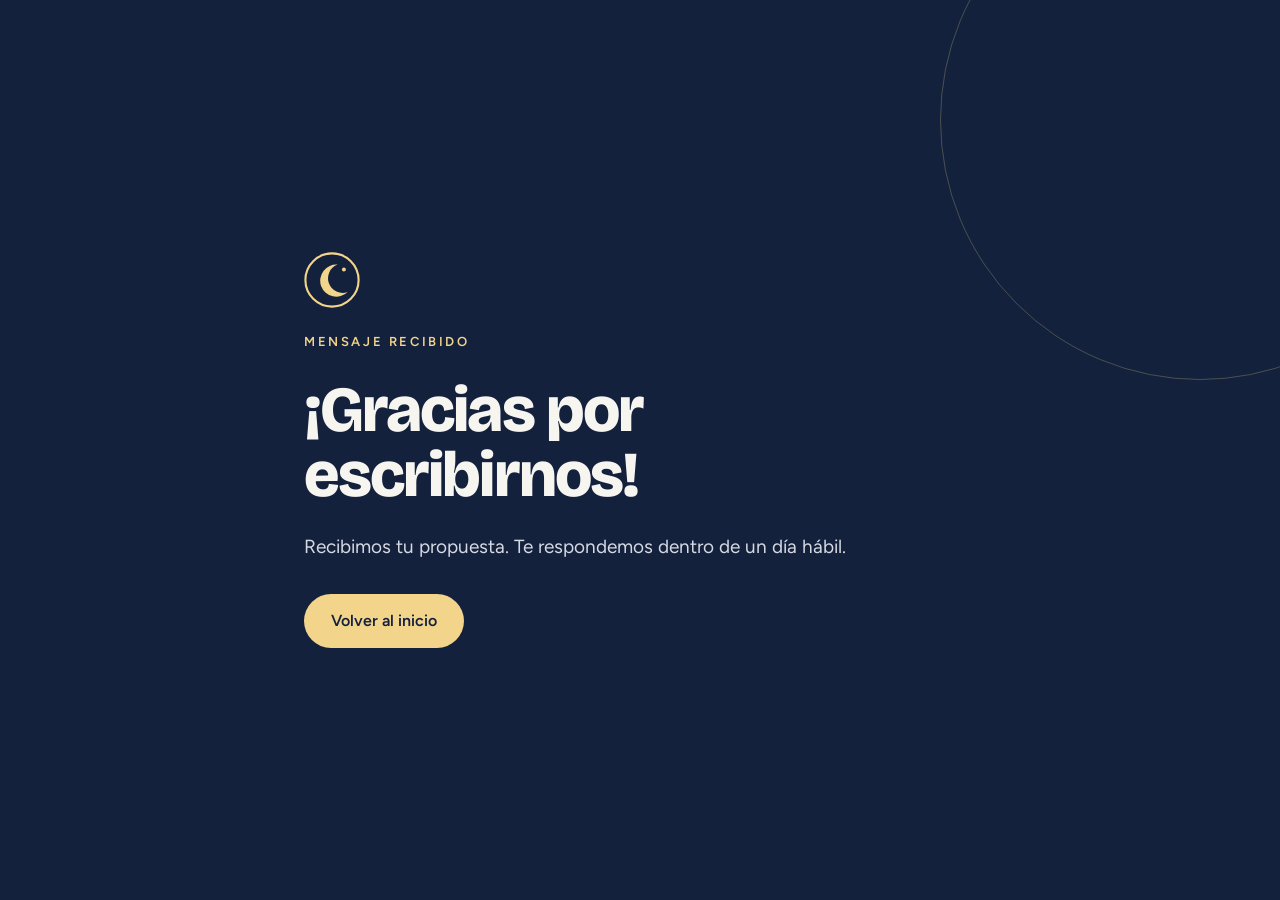
==== gracias.html @ c6f5753d "Add files via upload" ====
<!doctype html>
<html lang="es">
<head>
  <meta charset="utf-8">
  <meta name="viewport" content="width=device-width, initial-scale=1">
  <title>¡Gracias! — Lunita Tucumana LLC</title>
  <meta name="robots" content="noindex">
  <link rel="icon" href="img/favicon.svg" type="image/svg+xml">
  <link rel="preconnect" href="https://fonts.googleapis.com">
  <link rel="preconnect" href="https://fonts.gstatic.com" crossorigin>
  <link href="https://fonts.googleapis.com/css2?family=Bricolage+Grotesque:opsz,wght@12..96,700;12..96,800&family=Figtree:wght@400;600&display=swap" rel="stylesheet">
  <link rel="stylesheet" href="css/styles.css">
</head>
<body>
  <main class="hero" style="min-height:100vh;display:flex;align-items:center">
    <div class="hero-ring hero-ring--1" aria-hidden="true"></div>
    <div class="container" style="position:relative;display:flex;flex-direction:column;gap:24px;max-width:720px;padding-top:80px;padding-bottom:80px">
      <img src="img/logo.svg" width="56" height="56" alt="">
      <p class="eyebrow eyebrow--luna">Mensaje recibido</p>
      <h1>¡Gracias por escribirnos!</h1>
      <p class="hero-lead">Recibimos tu propuesta. Te respondemos dentro de un día hábil.</p>
      <div class="hero-actions"><a href="/" class="btn btn--luna">Volver al inicio</a></div>
    </div>
  </main>
</body>
</html>
---- css/styles.css ----
/* =========================================================
   Lunita Tucumana LLC — estilos del sitio
   ========================================================= */

:root {
  --noche: #14213D;        /* azul noche, color principal */
  --noche-oscuro: #0E1730; /* footer */
  --luna: #F2D58A;         /* dorado luna, acento */
  --cerro: #2F5D50;        /* verde, detalles de confianza */
  --papel: #F7F5F0;        /* fondo general */
  --arena: #EDEAE1;        /* fondos secundarios */
  --linea: #E2DED3;        /* bordes suaves */
  --linea-2: #D4CFC2;
  --tinta: #1B1B1F;        /* texto principal */
  --texto: #3A3C48;        /* texto de párrafos */
  --suave: #55576A;        /* texto secundario */
  --claro: #C9CEDB;        /* texto sobre azul */
  --blanco: #FFFFFF;

  --font-display: 'Bricolage Grotesque', system-ui, sans-serif;
  --font-body: 'Figtree', system-ui, sans-serif;

  --max: 1200px;
  --radius: 20px;
}

*, *::before, *::after { box-sizing: border-box; }

html { scroll-behavior: smooth; scroll-padding-top: 88px; }

body {
  margin: 0;
  background: var(--papel);
  color: var(--tinta);
  font-family: var(--font-body);
  font-size: 17px;
  line-height: 1.6;
  -webkit-font-smoothing: antialiased;
}

img { max-width: 100%; display: block; }
a { color: var(--noche); }
a:hover { color: #2B3F6B; }

.container { max-width: var(--max); margin: 0 auto; padding-left: 24px; padding-right: 24px; }

.eyebrow {
  margin: 0;
  font-size: 13px;
  letter-spacing: 0.2em;
  text-transform: uppercase;
  color: var(--cerro);
  font-weight: 600;
}
.eyebrow--luna { color: var(--luna); }

h1, h2, h3 { font-family: var(--font-display); margin: 0; }
h2 {
  font-weight: 700;
  font-size: clamp(2rem, 3.4vw, 3rem);
  line-height: 1.08;
  letter-spacing: -0.02em;
}
h3 { font-weight: 700; }
p { margin: 0; }

.section { padding-top: 112px; padding-bottom: 112px; }
.section-head { display: flex; flex-direction: column; gap: 16px; max-width: 46rem; }

.skip-link {
  position: absolute; left: -9999px; top: 8px;
  background: var(--luna); color: var(--noche); padding: 10px 16px; border-radius: 8px; z-index: 100;
}
.skip-link:focus { left: 8px; }

:focus-visible { outline: 3px solid var(--luna); outline-offset: 3px; border-radius: 6px; }

/* ---------- Botones ---------- */
.btn {
  display: inline-flex; align-items: center; justify-content: center;
  min-height: 48px;
  padding: 13px 26px;
  border-radius: 999px;
  font-family: inherit; font-weight: 600; font-size: 16px;
  text-decoration: none;
  border: 1.5px solid transparent;
  cursor: pointer;
  transition: transform .15s ease, background-color .15s ease, color .15s ease;
}
.btn:hover { transform: translateY(-1px); }
.btn--luna { background: var(--luna); color: var(--noche); }
.btn--luna:hover { background: #F6E1A8; color: var(--noche); }
.btn--ghost { color: var(--papel); border-color: rgba(247,245,240,0.5); }
.btn--ghost:hover { color: var(--noche); background: var(--papel); }
.btn--noche { background: var(--noche); color: var(--papel); }
.btn--noche:hover { background: #22345C; color: var(--papel); }

/* ---------- Header ---------- */
.site-header { background: var(--noche); color: var(--papel); position: sticky; top: 0; z-index: 50; }
.header-inner { display: flex; align-items: center; justify-content: space-between; gap: 16px; padding-top: 18px; padding-bottom: 18px; }

.brand { display: flex; align-items: center; gap: 12px; text-decoration: none; color: var(--papel); }
.brand:hover { color: var(--papel); }
.brand-text { display: flex; flex-direction: column; line-height: 1.05; }
.brand-name { font-family: var(--font-display); font-weight: 700; font-size: 21px; letter-spacing: -0.01em; }
.brand-sub { font-size: 11px; letter-spacing: 0.18em; text-transform: uppercase; color: var(--claro); }

.nav { display: flex; align-items: center; gap: 8px 28px; font-size: 15px; }
.nav a { color: #E4E7EE; text-decoration: none; }
.nav a:hover { color: var(--luna); }
.nav .lang { color: var(--claro); font-size: 13px; letter-spacing: 0.08em; }
.nav .btn { color: var(--noche); padding: 12px 20px; min-height: 44px; font-size: 15px; }

.nav-toggle {
  display: none;
  width: 44px; height: 44px;
  background: transparent; border: 1.5px solid rgba(247,245,240,0.4); border-radius: 12px;
  color: var(--papel); cursor: pointer;
  align-items: center; justify-content: center;
}

@media (max-width: 900px) {
  .nav-toggle { display: inline-flex; }
  .nav {
    display: none;
    position: absolute; left: 0; right: 0; top: 100%;
    background: var(--noche);
    flex-direction: column; align-items: flex-start;
    padding: 8px 24px 24px;
    gap: 4px;
    border-top: 1px solid rgba(247,245,240,0.12);
  }
  .nav.is-open { display: flex; }
  .nav a { padding: 10px 0; width: 100%; }
  .nav .btn { width: auto; margin-top: 8px; padding: 12px 22px; }
}

/* ---------- Hero ---------- */
.hero { background: var(--noche); color: var(--papel); position: relative; overflow: hidden; }
.hero-ring { position: absolute; border-radius: 50%; pointer-events: none; }
.hero-ring--1 { right: -180px; top: -140px; width: 520px; height: 520px; border: 1.5px solid rgba(242,213,138,0.25); }
.hero-ring--2 { right: -60px; top: -20px; width: 280px; height: 280px; border: 1.5px solid rgba(242,213,138,0.18); }

.hero-grid {
  position: relative;
  display: grid;
  grid-template-columns: repeat(auto-fit, minmax(320px, 1fr));
  gap: 56px;
  align-items: center;
  padding-top: 72px; padding-bottom: 96px;
}
.hero-copy { display: flex; flex-direction: column; gap: 24px; }
.hero h1 {
  font-weight: 800;
  font-size: clamp(2.5rem, 5vw, 4.25rem);
  line-height: 1.02;
  letter-spacing: -0.03em;
}
.hero h1 span { color: var(--luna); }
.hero-lead { font-size: 19px; color: #D5D9E3; max-width: 34rem; }
.hero-actions { display: flex; flex-wrap: wrap; gap: 12px; margin-top: 8px; }

.cred-card {
  background: var(--papel); color: var(--tinta);
  border-radius: var(--radius);
  padding: 32px;
  box-shadow: 0 30px 60px rgba(0,0,0,0.25);
  display: flex; flex-direction: column; gap: 18px;
  max-width: 460px; width: 100%;
  justify-self: end;
}
.cred-head { display: flex; align-items: center; justify-content: space-between; gap: 12px; }
.cred-title { font-family: var(--font-display); font-weight: 700; font-size: 20px; }
.cred-list { margin: 0; }
.cred-row { display: flex; justify-content: space-between; gap: 16px; padding: 12px 0; border-top: 1px solid var(--linea); }
.cred-row dt { color: var(--suave); }
.cred-row dd { margin: 0; font-weight: 600; text-align: right; }
.cred-note { font-size: 14px; color: var(--suave); background: var(--arena); border-radius: 12px; padding: 12px 14px; }

@media (max-width: 720px) { .cred-card { justify-self: stretch; max-width: none; padding: 24px; } }

/* ---------- Franja de garantías ---------- */
.trust { background: var(--arena); border-bottom: 1px solid var(--linea); }
.trust-grid {
  display: grid; grid-template-columns: repeat(auto-fit, minmax(220px, 1fr)); gap: 20px;
  padding-top: 28px; padding-bottom: 28px; font-size: 15px;
}
.trust-item { display: flex; gap: 12px; align-items: center; }
.trust-item svg { flex: none; }

/* ---------- Nosotros ---------- */
.about { display: grid; grid-template-columns: repeat(auto-fit, minmax(320px, 1fr)); gap: 64px; align-items: center; }
.about-photo { position: relative; margin: 0; }
.about-photo img { width: 100%; aspect-ratio: 3 / 4; object-fit: cover; object-position: center; border-radius: 24px; }
.about-photo figcaption {
  position: absolute; left: 20px; bottom: 20px;
  background: var(--noche); color: var(--papel);
  border-radius: 999px; padding: 10px 18px; font-size: 14px;
  display: flex; align-items: center; gap: 10px;
}
.about-copy { display: flex; flex-direction: column; gap: 20px; }
.about-copy p { color: var(--texto); }
.founders {
  display: grid; grid-template-columns: repeat(auto-fit, minmax(200px, 1fr)); gap: 16px;
  margin-top: 8px; padding-top: 20px; border-top: 1px solid var(--linea);
}
.founder { display: flex; flex-direction: column; line-height: 1.35; }
.founder span { color: var(--suave); font-size: 15px; }

/* ---------- Compromisos ---------- */
.commitments { background: var(--blanco); border-top: 1px solid var(--linea); border-bottom: 1px solid var(--linea); }
.commitments .container { display: flex; flex-direction: column; gap: 48px; }
.cards { display: grid; grid-template-columns: repeat(auto-fit, minmax(250px, 1fr)); gap: 24px; }
.card { background: var(--papel); border-radius: var(--radius); padding: 32px; display: flex; flex-direction: column; gap: 14px; }
.card h3 { font-size: 22px; }
.card p { color: var(--texto); font-size: 16px; }

/* ---------- Proceso ---------- */
.process { display: flex; flex-direction: column; gap: 48px; }
.steps { list-style: none; margin: 0; padding: 0; display: grid; grid-template-columns: repeat(auto-fit, minmax(230px, 1fr)); gap: 32px; }
.step { display: flex; flex-direction: column; gap: 12px; border-top: 2px solid var(--noche); padding-top: 20px; }
.step-num { font-family: var(--font-display); font-weight: 800; font-size: 40px; color: var(--noche); line-height: 1; }
.step h3 { font-size: 20px; }
.step p { color: var(--texto); font-size: 16px; }

/* ---------- Documentación y canales ---------- */
.docs { background: var(--noche); color: var(--papel); }
.docs-grid { display: grid; grid-template-columns: repeat(auto-fit, minmax(320px, 1fr)); gap: 56px; padding-top: 104px; padding-bottom: 104px; }
.docs-col { display: flex; flex-direction: column; gap: 20px; }
.docs h2 { font-size: clamp(2rem, 3.4vw, 2.75rem); }
.dash-list { list-style: none; margin: 0; padding: 0; display: flex; flex-direction: column; gap: 12px; font-size: 17px; color: #E4E7EE; }
.dash-list li { display: flex; gap: 12px; }
.dash-list li::before { content: "—"; color: var(--luna); }

.amazon-card { background: var(--papel); color: var(--tinta); border-radius: var(--radius); padding: 28px; display: flex; flex-direction: column; gap: 14px; }
.amazon-head { display: flex; justify-content: space-between; align-items: baseline; gap: 12px; flex-wrap: wrap; }
.amazon-head strong { font-family: var(--font-display); font-size: 26px; color: var(--noche); }
.amazon-head span { font-size: 13px; letter-spacing: 0.12em; text-transform: uppercase; color: var(--cerro); font-weight: 600; }
.check-list { list-style: none; margin: 0; padding: 0; display: flex; flex-direction: column; gap: 10px; font-size: 16px; color: var(--texto); }
.check-list li { display: flex; gap: 10px; }
.check-list svg { flex: none; margin-top: 3px; }

.channels { display: grid; grid-template-columns: repeat(auto-fit, minmax(200px, 1fr)); gap: 16px; }
.channel { border: 1px solid rgba(247,245,240,0.25); border-radius: 16px; padding: 24px; display: flex; flex-direction: column; gap: 6px; }
.channel strong { font-family: var(--font-display); font-size: 20px; }
.channel span { color: var(--claro); font-size: 15px; }

/* ---------- Preguntas ---------- */
.faq { max-width: 880px; display: flex; flex-direction: column; gap: 32px; }
.faq-list details { border-top: 1px solid var(--linea-2); padding: 22px 0; }
.faq-list details:last-child { border-bottom: 1px solid var(--linea-2); }
.faq-list summary {
  cursor: pointer; list-style: none;
  font-family: var(--font-display); font-weight: 700; font-size: 20px;
  display: flex; justify-content: space-between; gap: 16px;
}
.faq-list summary::-webkit-details-marker { display: none; }
.faq-list summary::after { content: "+"; transition: transform .2s ease; flex: none; }
.faq-list details[open] summary::after { transform: rotate(45deg); }
.faq-list p { margin-top: 12px; color: var(--texto); }

/* ---------- Contacto ---------- */
.contact { background: var(--arena); border-top: 1px solid var(--linea); }
.contact-grid { display: grid; grid-template-columns: repeat(auto-fit, minmax(320px, 1fr)); gap: 56px; }
.contact-info { display: flex; flex-direction: column; gap: 20px; }
.contact-list { display: flex; flex-direction: column; gap: 14px; margin-top: 12px; font-size: 17px; }
.contact-list div { display: flex; gap: 14px; align-items: center; }
.contact-list svg { flex: none; }

.form { background: var(--blanco); border-radius: var(--radius); padding: 36px; display: flex; flex-direction: column; gap: 18px; box-shadow: 0 1px 0 var(--linea); }
.form-row { display: grid; grid-template-columns: repeat(auto-fit, minmax(200px, 1fr)); gap: 18px; }
.form label { display: flex; flex-direction: column; gap: 6px; font-size: 14px; font-weight: 600; }
.form input, .form textarea {
  font: inherit; font-weight: 400; font-size: 16px;
  padding: 12px 14px;
  border: 1.5px solid #CFCABD; border-radius: 10px;
  background: #FBFAF7; color: var(--tinta);
  min-height: 48px;
}
.form textarea { resize: vertical; }
.form input:focus, .form textarea:focus { outline: none; border-color: var(--noche); box-shadow: 0 0 0 3px rgba(20,33,61,0.15); }
.form .btn { align-self: flex-start; min-height: 52px; padding: 15px 28px; }
.form-hidden { display: none; }
.form-status { font-size: 15px; margin: 0; }
.form-status.ok { color: var(--cerro); font-weight: 600; }
.form-status.error { color: #A3321E; font-weight: 600; }

@media (max-width: 720px) { .form { padding: 24px; } }

/* ---------- Footer ---------- */
.site-footer { background: var(--noche-oscuro); color: var(--claro); font-size: 14px; }
.footer-inner { display: flex; flex-wrap: wrap; justify-content: space-between; align-items: center; gap: 16px; padding-top: 40px; padding-bottom: 40px; }
.footer-brand { display: flex; align-items: center; gap: 12px; }
.footer-links { display: flex; flex-wrap: wrap; gap: 20px; }
.footer-links a { color: var(--claro); }
.footer-links a:hover { color: var(--luna); }

@media (max-width: 720px) {
  .section { padding-top: 80px; padding-bottom: 80px; }
  .docs-grid { padding-top: 80px; padding-bottom: 80px; }
  .about { gap: 40px; }
}

@media (prefers-reduced-motion: reduce) {
  html { scroll-behavior: auto; }
  .btn, .faq-list summary::after { transition: none; }
}
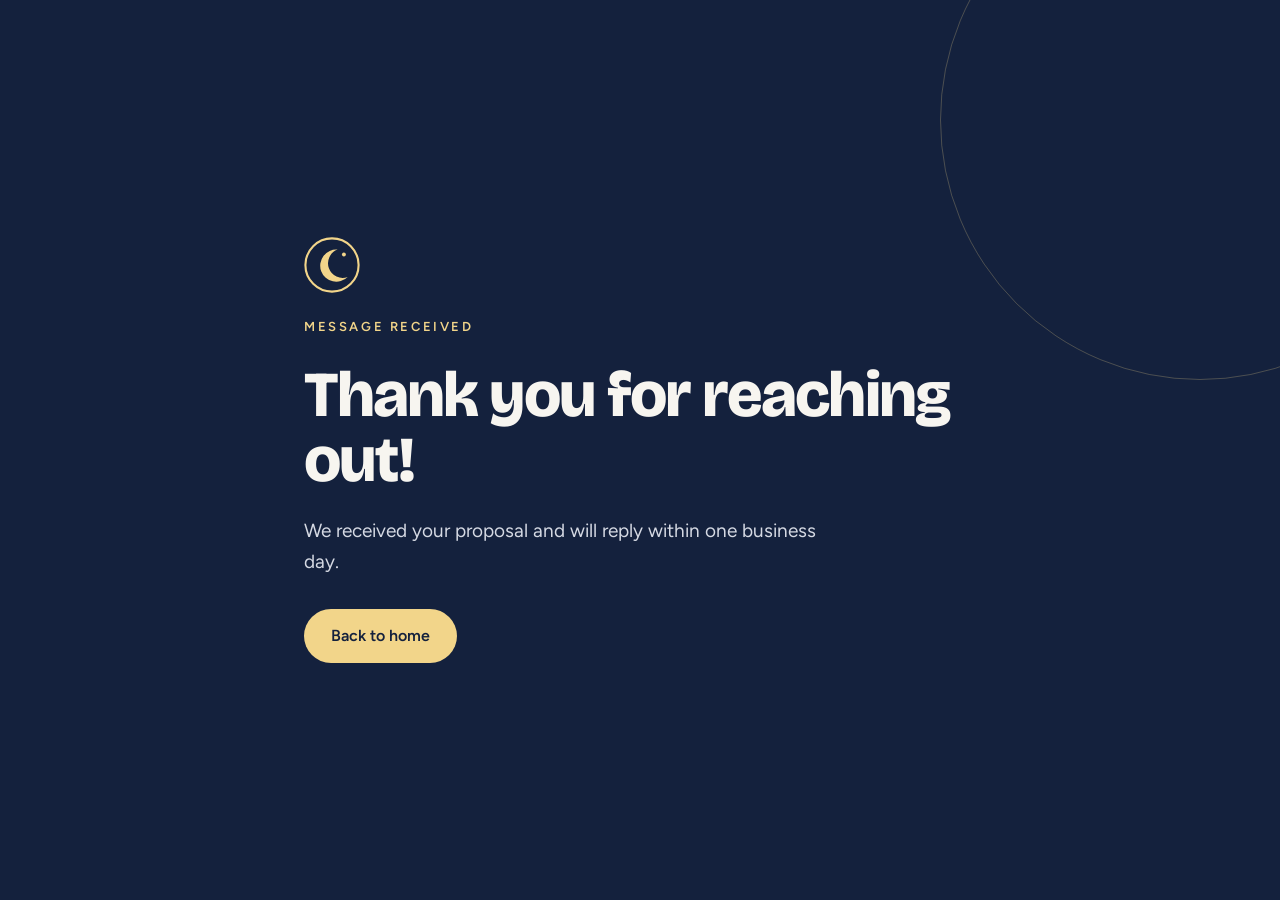
==== commit 1f5e6fa6: "Add files via upload" ====
--- a/gracias.html
+++ b/gracias.html
@@ -1,9 +1,9 @@
 <!doctype html>
-<html lang="es">
+<html lang="en">
 <head>
   <meta charset="utf-8">
   <meta name="viewport" content="width=device-width, initial-scale=1">
-  <title>¡Gracias! — Lunita Tucumana LLC</title>
+  <title>Thank you! — Lunita Tucumana LLC</title>
   <meta name="robots" content="noindex">
   <link rel="icon" href="img/favicon.svg" type="image/svg+xml">
   <link rel="preconnect" href="https://fonts.googleapis.com">
@@ -16,11 +16,23 @@
     <div class="hero-ring hero-ring--1" aria-hidden="true"></div>
     <div class="container" style="position:relative;display:flex;flex-direction:column;gap:24px;max-width:720px;padding-top:80px;padding-bottom:80px">
       <img src="img/logo.svg" width="56" height="56" alt="">
-      <p class="eyebrow eyebrow--luna">Mensaje recibido</p>
-      <h1>¡Gracias por escribirnos!</h1>
-      <p class="hero-lead">Recibimos tu propuesta. Te respondemos dentro de un día hábil.</p>
-      <div class="hero-actions"><a href="/" class="btn btn--luna">Volver al inicio</a></div>
+      <p class="eyebrow eyebrow--luna" id="t-eyebrow">Message received</p>
+      <h1 id="t-title">Thank you for reaching out!</h1>
+      <p class="hero-lead" id="t-lead">We received your proposal and will reply within one business day.</p>
+      <div class="hero-actions"><a href="/" class="btn btn--luna" id="t-back">Back to home</a></div>
     </div>
   </main>
+  <script>
+    try {
+      if (localStorage.getItem('lt-lang') === 'es') {
+        document.documentElement.lang = 'es';
+        document.title = '¡Gracias! — Lunita Tucumana LLC';
+        document.getElementById('t-eyebrow').textContent = 'Mensaje recibido';
+        document.getElementById('t-title').textContent = '¡Gracias por escribirnos!';
+        document.getElementById('t-lead').textContent = 'Recibimos tu propuesta. Te respondemos dentro de un día hábil.';
+        document.getElementById('t-back').textContent = 'Volver al inicio';
+      }
+    } catch (e) {}
+  </script>
 </body>
 </html>
--- a/css/styles.css
+++ b/css/styles.css
@@ -305,3 +305,40 @@
   html { scroll-behavior: auto; }
   .btn, .faq-list summary::after { transition: none; }
 }
+
+/* ---------- Selector de idioma ---------- */
+.lang-pending body { visibility: hidden; }
+
+.header-inner { position: relative; }
+.nav { order: 2; margin-left: auto; }
+.header-actions { order: 3; display: flex; align-items: center; gap: 10px; }
+
+.lang-switch {
+  display: inline-flex; align-items: center; gap: 6px;
+  min-height: 44px; padding: 0 14px;
+  background: transparent; color: var(--claro);
+  border: 1.5px solid rgba(247,245,240,0.3); border-radius: 999px;
+  font-family: inherit; font-size: 13px; font-weight: 600; letter-spacing: 0.08em;
+  cursor: pointer;
+}
+.lang-switch:hover { border-color: var(--luna); }
+.lang-opt { opacity: 0.6; }
+.lang-opt.is-active { opacity: 1; color: var(--luna); }
+.lang-sep { opacity: 0.4; }
+
+@media (max-width: 900px) {
+  .nav { margin-left: 0; }
+}
+
+@media (max-width: 480px) {
+  .header-inner { gap: 10px; }
+  .brand { gap: 10px; min-width: 0; }
+  .brand img { width: 34px; height: 34px; }
+  .brand-name { font-size: 18px; white-space: nowrap; }
+  .brand-sub { font-size: 10px; letter-spacing: 0.12em; white-space: nowrap; }
+  .header-actions { gap: 8px; flex: none; }
+  .lang-switch { padding: 0 10px; }
+}
+@media (max-width: 370px) {
+  .brand-sub { display: none; }
+}
